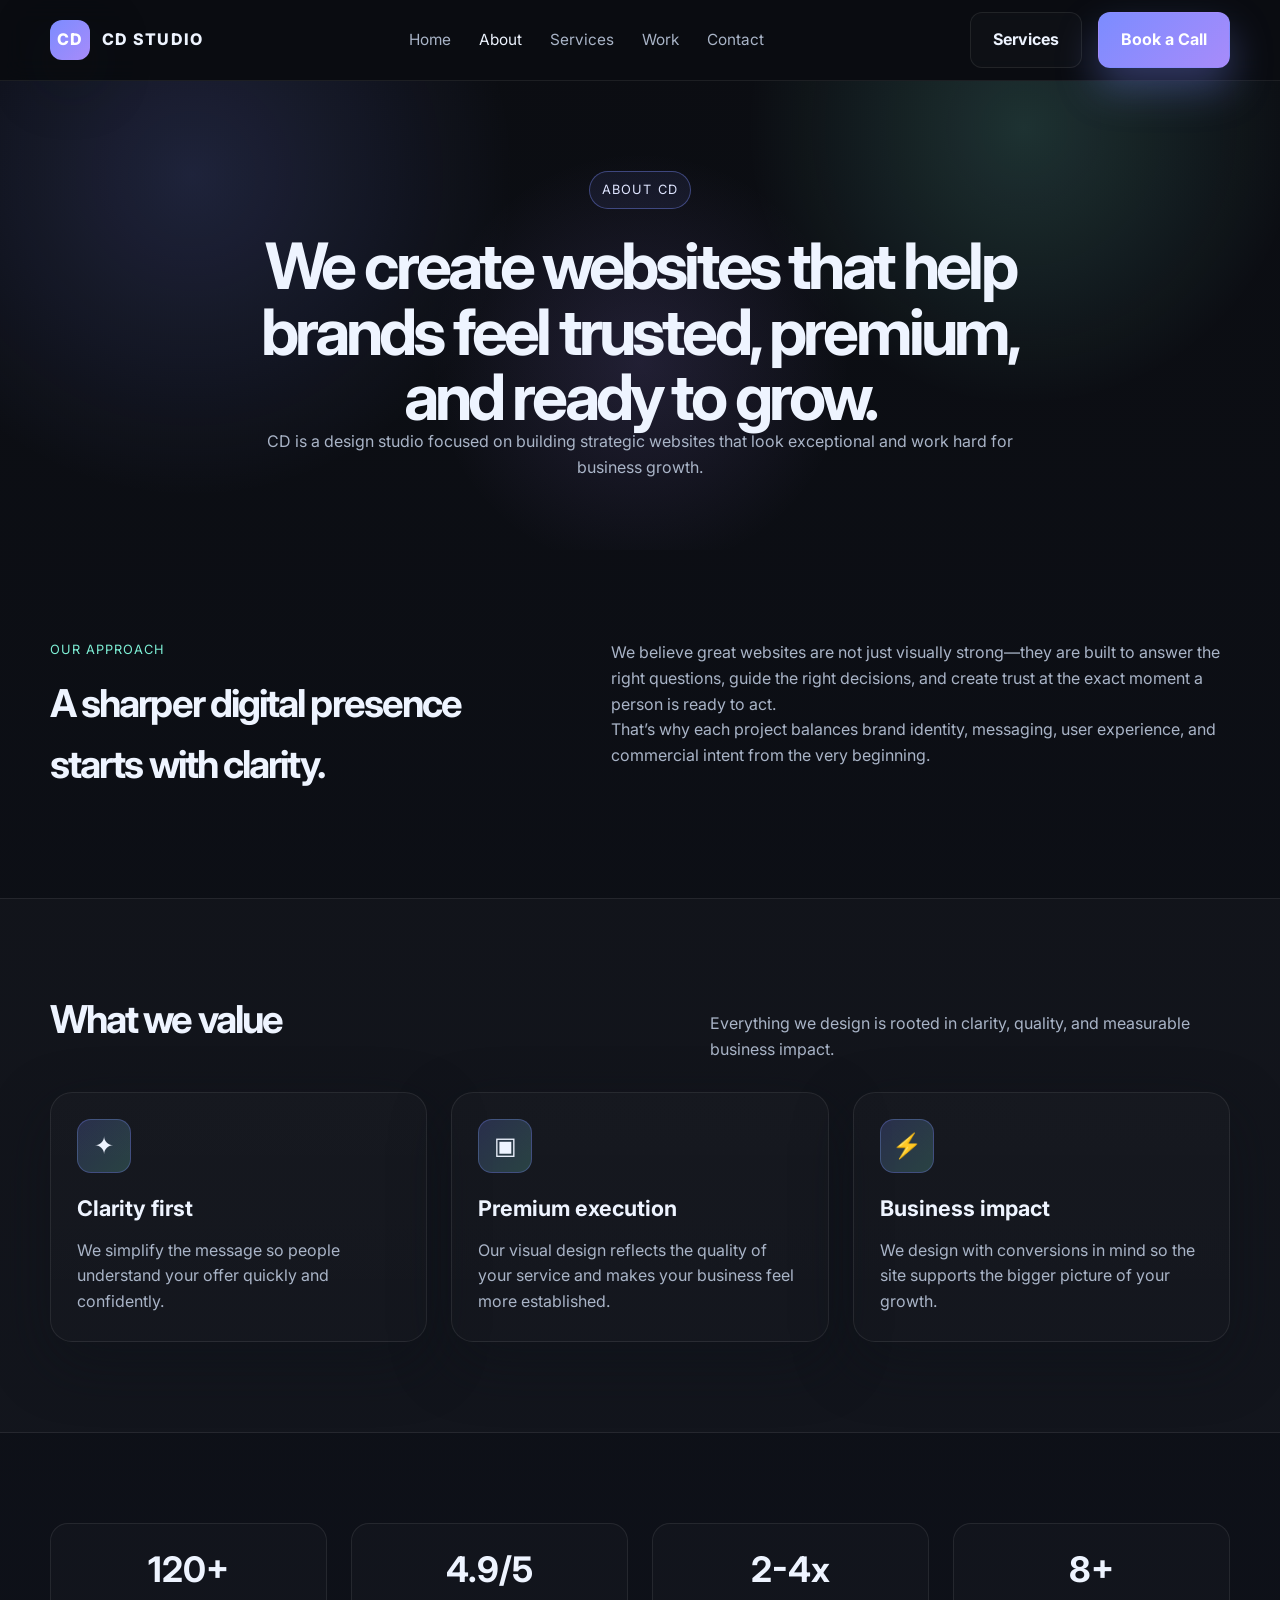
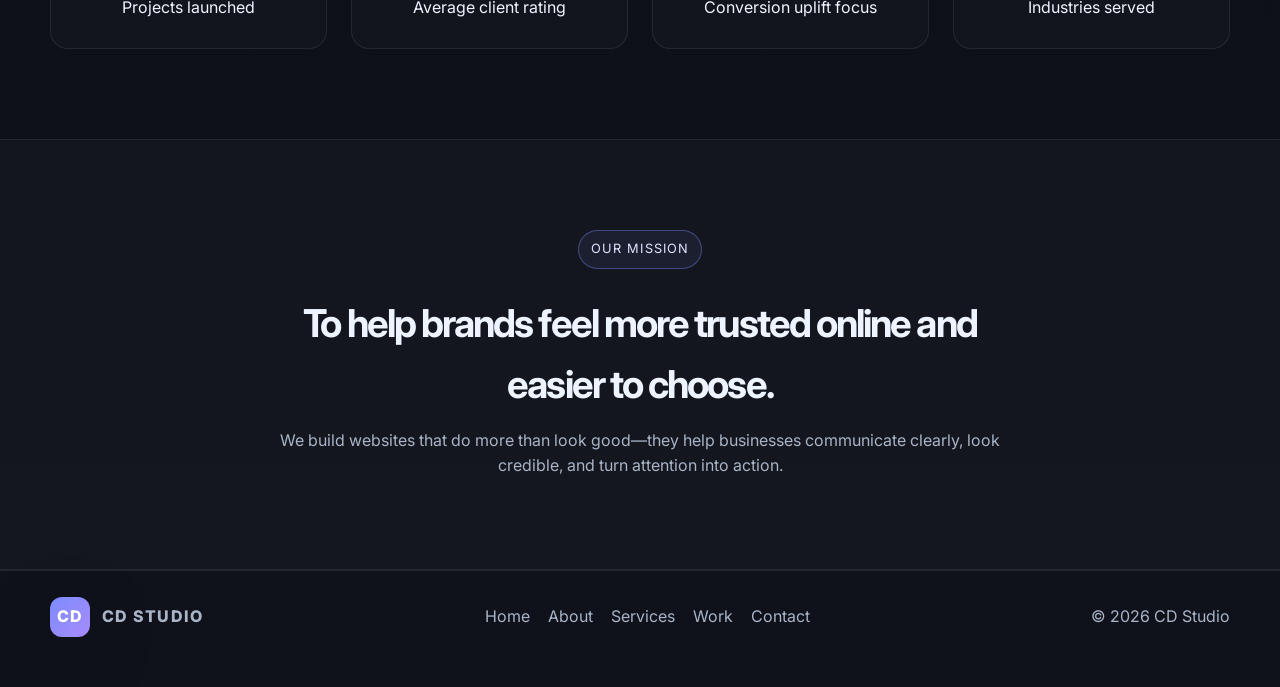
==== about.html @ e0027ff9 "Upgrade CD studio website with multi-page premium design and richer project visuals" ====
<!DOCTYPE html>
<html lang="en">
<head>
  <meta charset="UTF-8" />
  <meta name="viewport" content="width=device-width, initial-scale=1.0" />
  <title>About | CD Studio</title>
  <meta name="description" content="Learn more about CD Studio and the strategy behind every premium website we build." />
  <link rel="preconnect" href="https://fonts.googleapis.com">
  <link rel="preconnect" href="https://fonts.gstatic.com" crossorigin>
  <link href="https://fonts.googleapis.com/css2?family=Inter:wght@400;500;600;700;800;900&display=swap" rel="stylesheet">
  <link rel="stylesheet" href="styles.css" />
</head>
<body>
  <header class="topbar">
    <div class="container nav">
      <a href="index.html" class="logo" aria-label="CD Studio home">
        <span class="logo-mark">CD</span>
        <span>CD Studio</span>
      </a>

      <nav class="nav-links" aria-label="Main navigation">
        <a href="index.html">Home</a>
        <a href="about.html" class="active">About</a>
        <a href="services.html">Services</a>
        <a href="work.html">Work</a>
        <a href="contact.html">Contact</a>
      </nav>

      <div class="nav-actions">
        <a class="btn btn-secondary" href="services.html">Services</a>
        <a class="btn btn-primary" href="contact.html">Book a Call</a>
      </div>
    </div>
  </header>

  <main>
    <section class="page-hero">
      <div class="container narrow">
        <span class="eyebrow">About CD</span>
        <h1>We create websites that help brands feel trusted, premium, and ready to grow.</h1>
        <p>CD is a design studio focused on building strategic websites that look exceptional and work hard for business growth.</p>
      </div>
    </section>

    <section class="section">
      <div class="container two-col">
        <div>
          <p class="intro-label">Our approach</p>
          <h2>A sharper digital presence starts with clarity.</h2>
        </div>
        <div>
          <p>We believe great websites are not just visually strong—they are built to answer the right questions, guide the right decisions, and create trust at the exact moment a person is ready to act.</p>
          <p>That’s why each project balances brand identity, messaging, user experience, and commercial intent from the very beginning.</p>
        </div>
      </div>
    </section>

    <section class="section soft-bg">
      <div class="container">
        <div class="section-head">
          <h2>What we value</h2>
          <p>Everything we design is rooted in clarity, quality, and measurable business impact.</p>
        </div>

        <div class="services-grid">
          <article class="card">
            <div class="service-icon">✦</div>
            <h3>Clarity first</h3>
            <p>We simplify the message so people understand your offer quickly and confidently.</p>
          </article>

          <article class="card">
            <div class="service-icon">▣</div>
            <h3>Premium execution</h3>
            <p>Our visual design reflects the quality of your service and makes your business feel more established.</p>
          </article>

          <article class="card">
            <div class="service-icon">⚡</div>
            <h3>Business impact</h3>
            <p>We design with conversions in mind so the site supports the bigger picture of your growth.</p>
          </article>
        </div>
      </div>
    </section>

    <section class="section">
      <div class="container stats-grid">
        <div class="stat-box">
          <strong>120+</strong>
          <span>Projects launched</span>
        </div>
        <div class="stat-box">
          <strong>4.9/5</strong>
          <span>Average client rating</span>
        </div>
        <div class="stat-box">
          <strong>2-4x</strong>
          <span>Conversion uplift focus</span>
        </div>
        <div class="stat-box">
          <strong>8+</strong>
          <span>Industries served</span>
        </div>
      </div>
    </section>

    <section class="section soft-bg">
      <div class="container center-text">
        <span class="eyebrow">Our mission</span>
        <h2>To help brands feel more trusted online and easier to choose.</h2>
        <p>We build websites that do more than look good—they help businesses communicate clearly, look credible, and turn attention into action.</p>
      </div>
    </section>
  </main>

  <footer>
    <div class="container footer-inner">
      <div class="logo">
        <span class="logo-mark">CD</span>
        <span>CD Studio</span>
      </div>
      <div class="footer-links">
        <a href="index.html">Home</a>
        <a href="about.html">About</a>
        <a href="services.html">Services</a>
        <a href="work.html">Work</a>
        <a href="contact.html">Contact</a>
      </div>
      <div>© 2026 CD Studio</div>
    </div>
  </footer>

  <script src="script.js"></script>
</body>
</html>
---- styles.css ----
:root {
  --bg: #0b0d12;
  --bg-soft: #121722;
  --panel: #171d2a;
  --panel-2: #1f2635;
  --text: #eef4ff;
  --muted: #a9b4c7;
  --primary: #7c8cff;
  --primary-2: #a78bfa;
  --accent: #7ef0d6;
  --line: rgba(255,255,255,0.08);
  --shadow: 0 20px 60px rgba(14, 17, 25, 0.45);
}

* { box-sizing: border-box; }
html { scroll-behavior: smooth; }
body {
  margin: 0;
  font-family: "Inter", sans-serif;
  background: linear-gradient(180deg, var(--bg) 0%, #0f121b 100%);
  color: var(--text);
  line-height: 1.6;
}

a { text-decoration: none; color: inherit; }
img { max-width: 100%; display: block; }
button, input, textarea { font: inherit; }

.container {
  width: min(1180px, calc(100% - 32px));
  margin: 0 auto;
}

.topbar {
  position: sticky;
  top: 0;
  z-index: 50;
  backdrop-filter: blur(12px);
  background: rgba(11, 13, 18, 0.7);
  border-bottom: 1px solid var(--line);
}

.nav {
  display: flex;
  align-items: center;
  justify-content: space-between;
  height: 80px;
}

.logo {
  display: inline-flex;
  align-items: center;
  gap: 12px;
  font-size: 1rem;
  letter-spacing: 0.08em;
  text-transform: uppercase;
  font-weight: 800;
}

.logo-mark {
  width: 40px;
  height: 40px;
  border-radius: 12px;
  display: grid;
  place-items: center;
  background: linear-gradient(135deg, var(--primary), var(--primary-2));
  color: white;
  box-shadow: var(--shadow);
}

.nav-links {
  display: flex;
  align-items: center;
  gap: 28px;
  color: var(--muted);
  font-size: 0.96rem;
}

.nav-links a:hover,
.nav-links a.active {
  color: var(--text);
}

.nav-actions {
  display: flex;
  align-items: center;
  gap: 16px;
}

.btn {
  display: inline-flex;
  align-items: center;
  justify-content: center;
  border-radius: 12px;
  padding: 14px 22px;
  font-weight: 700;
  border: 1px solid transparent;
  transition: transform 0.2s ease, box-shadow 0.2s ease;
}

.btn:hover {
  transform: translateY(-2px);
}

.btn-primary {
  background: linear-gradient(135deg, var(--primary), var(--primary-2));
  color: white;
  box-shadow: 0 20px 40px rgba(124, 140, 255, 0.35);
}

.btn-secondary {
  background: rgba(255,255,255,0.02);
  border-color: var(--line);
  color: var(--text);
}

.hero, .page-hero {
  position: relative;
  overflow: hidden;
  padding: 90px 0 70px;
}

.hero::before, .page-hero::before {
  content: "";
  position: absolute;
  inset: 0;
  background:
    radial-gradient(circle at 15% 20%, rgba(124,140,255,0.17), transparent 28%),
    radial-gradient(circle at 80% 10%, rgba(126,240,214,0.16), transparent 25%),
    radial-gradient(circle at 50% 60%, rgba(167,139,250,0.14), transparent 30%);
  pointer-events: none;
}

.hero-grid, .two-col, .contact-grid {
  position: relative;
  display: grid;
  grid-template-columns: 1.2fr 0.8fr;
  gap: 54px;
  align-items: center;
}

.narrow {
  position: relative;
  max-width: 780px;
  text-align: center;
}

.eyebrow {
  display: inline-flex;
  align-items: center;
  padding: 8px 12px;
  border-radius: 999px;
  border: 1px solid rgba(124,140,255,0.4);
  background: rgba(124,140,255,0.08);
  color: #dfe5ff;
  letter-spacing: 0.08em;
  text-transform: uppercase;
  font-size: 0.8rem;
  margin-bottom: 24px;
}

h1 {
  margin: 0;
  font-size: clamp(2.8rem, 5vw, 5rem);
  line-height: 1.02;
  letter-spacing: -0.06em;
}

h2 {
  margin: 0 0 12px;
  font-size: clamp(2rem, 3vw, 3rem);
  letter-spacing: -0.05em;
}

h3 {
  margin: 0 0 12px;
  font-size: 1.35rem;
}

p {
  margin: 0;
  color: var(--muted);
}

.hero-copy p {
  margin-top: 24px;
  font-size: 1.08rem;
  max-width: 560px;
}

.hero-actions {
  display: flex;
  flex-wrap: wrap;
  gap: 18px;
  margin: 30px 0 28px;
}

.mini-stats {
  display: flex;
  flex-wrap: wrap;
  gap: 30px;
  font-size: 0.9rem;
  color: var(--muted);
}

.mini-stats strong {
  display: block;
  font-size: 1.5rem;
  color: var(--text);
  margin-bottom: 4px;
}

.hero-visual {
  position: relative;
  padding: 22px;
  border-radius: 28px;
  background: linear-gradient(180deg, rgba(255,255,255,0.04), rgba(255,255,255,0.01));
  border: 1px solid var(--line);
  box-shadow: var(--shadow);
}

.dashboard {
  background: linear-gradient(180deg, rgba(18,23,34,0.92), rgba(17,20,29,0.96));
  border: 1px solid var(--line);
  border-radius: 22px;
  overflow: hidden;
}

.dashboard-top {
  display: flex;
  align-items: center;
  justify-content: space-between;
  padding: 16px 18px;
  border-bottom: 1px solid var(--line);
  color: var(--muted);
  font-size: 0.82rem;
}

.dots {
  display: flex;
  gap: 8px;
}

.dots span {
  width: 10px;
  height: 10px;
  border-radius: 50%;
  display: inline-block;
}

.dots span:nth-child(1) { background: #ff5f57; }
.dots span:nth-child(2) { background: #ffbd2e; }
.dots span:nth-child(3) { background: #28c840; }

.dashboard-body { padding: 18px; }

.chart-card {
  background: linear-gradient(180deg, rgba(124,140,255,0.12), rgba(124,140,255,0.02));
  border: 1px solid rgba(124,140,255,0.28);
  border-radius: 18px;
  padding: 18px;
  margin-bottom: 18px;
}

.chart-header {
  display: flex;
  justify-content: space-between;
  align-items: center;
  margin-bottom: 18px;
  font-size: 0.82rem;
  color: var(--muted);
}

.chart-header strong {
  color: var(--accent);
}

.bars {
  height: 120px;
  display: flex;
  align-items: end;
  gap: 12px;
  padding-top: 12px;
}

.bars span {
  display: block;
  flex: 1;
  border-radius: 10px 10px 0 0;
  background: linear-gradient(180deg, var(--primary), var(--primary-2));
  box-shadow: 0 18px 38px rgba(124, 140, 255, 0.28);
}

.bars span:nth-child(1) { height: 35%; }
.bars span:nth-child(2) { height: 58%; }
.bars span:nth-child(3) { height: 44%; }
.bars span:nth-child(4) { height: 70%; }
.bars span:nth-child(5) { height: 92%; }
.bars span:nth-child(6) { height: 81%; }

.info-row {
  display: grid;
  grid-template-columns: 1fr 1fr;
  gap: 16px;
}

.small-panel {
  background: rgba(255,255,255,0.025);
  border: 1px solid var(--line);
  border-radius: 16px;
  padding: 18px;
}

.small-panel h4 {
  margin: 0 0 8px;
  color: var(--muted);
  font-size: 0.82rem;
  font-weight: 600;
}

.metric {
  font-size: 1.7rem;
  font-weight: 800;
  letter-spacing: -0.04em;
}

.metric small {
  color: var(--accent);
  font-size: 0.8rem;
}

.section {
  padding: 90px 0;
}

.soft-bg {
  background: rgba(255,255,255,0.018);
  border-top: 1px solid var(--line);
  border-bottom: 1px solid var(--line);
}

.section-head {
  display: flex;
  align-items: end;
  justify-content: space-between;
  gap: 24px;
  margin-bottom: 30px;
}

.section-head p {
  max-width: 520px;
}

.services-grid,
.services-grid-2,
.work-grid,
.testimonials,
.stats-grid {
  display: grid;
  grid-template-columns: repeat(3, minmax(0, 1fr));
  gap: 24px;
}

.card {
  background: linear-gradient(180deg, rgba(255,255,255,0.02), rgba(255,255,255,0.01));
  border: 1px solid var(--line);
  border-radius: 22px;
  padding: 26px;
  box-shadow: var(--shadow);
}

.service-icon {
  width: 54px;
  height: 54px;
  border-radius: 14px;
  display: grid;
  place-items: center;
  background: linear-gradient(135deg, rgba(124,140,255,0.2), rgba(126,240,214,0.2));
  border: 1px solid rgba(124,140,255,0.3);
  margin-bottom: 18px;
  font-size: 1.5rem;
}

.card p,
.card li {
  color: var(--muted);
}

.card ul {
  list-style: none;
  padding: 0;
  margin: 20px 0 0;
  display: grid;
  gap: 10px;
}

.card ul li::before {
  content: "•";
  color: var(--accent);
  margin-right: 8px;
}

.process-grid {
  display: grid;
  grid-template-columns: repeat(4, minmax(0, 1fr));
  gap: 22px;
}

.step {
  background: rgba(255,255,255,0.02);
  border: 1px solid var(--line);
  border-radius: 18px;
  padding: 30px 22px 22px;
}

.step-number {
  width: 42px;
  height: 42px;
  border-radius: 12px;
  display: grid;
  place-items: center;
  background: linear-gradient(135deg, var(--primary), var(--primary-2));
  font-weight: 800;
  margin-bottom: 18px;
}

.work-card {
  overflow: hidden;
  padding: 0;
  transition: transform 0.3s ease, box-shadow 0.3s ease;
}

.work-card:hover {
  transform: translateY(-8px);
  box-shadow: 0 30px 60px rgba(124, 140, 255, 0.25);
}

.work-visual {
  height: 220px;
  background-size: cover;
  background-position: center;
  border-bottom: 1px solid var(--line);
}

.work-content {
  padding: 22px 22px 24px;
}

.tag {
  display: inline-block;
  padding: 7px 10px;
  border-radius: 999px;
  background: rgba(124,140,255,0.1);
  border: 1px solid rgba(124,140,255,0.2);
  color: #dfe5ff;
  font-size: 0.72rem;
  letter-spacing: 0.06em;
  text-transform: uppercase;
  margin-bottom: 14px;
}

.testimonials {
  grid-template-columns: repeat(3, minmax(0,1fr));
}

.quote {
  padding: 26px;
  border-radius: 20px;
  border: 1px solid var(--line);
  background: rgba(255,255,255,0.02);
}

.person {
  display: flex;
  align-items: center;
  gap: 12px;
  margin-top: 20px;
}

.avatar {
  width: 42px;
  height: 42px;
  border-radius: 999px;
  background: linear-gradient(135deg, var(--primary), var(--primary-2));
  display: grid;
  place-items: center;
  font-weight: 800;
}

.person small {
  color: var(--muted);
  display: block;
}

.cta {
  padding: 90px 0 100px;
}

.cta-box {
  display: flex;
  align-items: center;
  justify-content: space-between;
  background: linear-gradient(135deg, rgba(124,140,255,0.16), rgba(126,240,214,0.07));
  border: 1px solid rgba(124,140,255,0.25);
  border-radius: 28px;
  padding: 40px 30px;
  box-shadow: var(--shadow);
}

.cta-box h2 {
  margin-bottom: 10px;
}

footer {
  border-top: 1px solid var(--line);
  padding: 26px 0 50px;
  color: var(--muted);
}

.footer-inner {
  display: flex;
  align-items: center;
  justify-content: space-between;
  gap: 18px;
  flex-wrap: wrap;
}

.footer-links {
  display: flex;
  flex-wrap: wrap;
  gap: 18px;
}

.two-col {
  grid-template-columns: 0.9fr 1.1fr;
  align-items: start;
}

.intro-label {
  letter-spacing: 0.08em;
  text-transform: uppercase;
  color: var(--accent);
  font-size: 0.8rem;
  margin-bottom: 12px;
}

.stats-grid {
  grid-template-columns: repeat(4, minmax(0, 1fr));
}

.stat-box {
  background: rgba(255,255,255,0.02);
  border: 1px solid var(--line);
  border-radius: 18px;
  padding: 28px 22px;
  text-align: center;
}

.stat-box strong {
  display: block;
  font-size: 2.2rem;
  line-height: 1;
  margin-bottom: 8px;
}

.center-text {
  text-align: center;
  max-width: 760px;
  margin: 0 auto;
}

.pricing-card {
  display: flex;
  flex-direction: column;
  gap: 8px;
}

.price {
  font-size: 2rem;
  font-weight: 800;
  letter-spacing: -0.05em;
  color: var(--text);
}

.featured {
  border-color: rgba(124,140,255,0.6);
  background: linear-gradient(180deg, rgba(124,140,255,0.08), rgba(126,240,214,0.03));
}

.contact-grid {
  grid-template-columns: 1.2fr 0.8fr;
}

.contact-card,
.info-card {
  min-height: 100%;
}

.contact-form {
  display: grid;
  gap: 18px;
  margin-top: 20px;
}

.contact-form label {
  display: grid;
  gap: 8px;
  color: var(--text);
  font-weight: 600;
}

.contact-form input,
.contact-form textarea {
  width: 100%;
  padding: 14px 16px;
  border-radius: 12px;
  border: 1px solid var(--line);
  background: rgba(255,255,255,0.02);
  color: var(--text);
}

.contact-form input::placeholder,
.contact-form textarea::placeholder {
  color: var(--muted);
}

.contact-list {
  list-style: none;
  padding: 0;
  margin: 18px 0 30px;
  display: grid;
  gap: 12px;
  color: var(--muted);
}

.mini-panel {
  border: 1px solid var(--line);
  background: rgba(255,255,255,0.02);
  border-radius: 16px;
  padding: 18px;
}

.large-grid {
  grid-template-columns: repeat(3, minmax(0, 1fr));
}

@media (max-width: 960px) {
  .hero-grid,
  .two-col,
  .contact-grid,
  .services-grid,
  .services-grid-2,
  .work-grid,
  .testimonials,
  .stats-grid,
  .process-grid,
  .large-grid {
    grid-template-columns: 1fr 1fr;
  }

  .hero-grid,
  .two-col,
  .contact-grid {
    grid-template-columns: 1fr;
  }

  .section-head {
    flex-direction: column;
    align-items: flex-start;
  }

  .cta-box {
    flex-direction: column;
    align-items: flex-start;
  }
}

@media (max-width: 720px) {
  .nav-links {
    display: none;
  }

  .services-grid,
  .services-grid-2,
  .work-grid,
  .testimonials,
  .stats-grid,
  .process-grid,
  .large-grid,
  .info-row {
    grid-template-columns: 1fr;
  }

  .nav-actions .btn-secondary {
    display: none;
  }

  .hero, .page-hero {
    padding-top: 60px;
  }

  .cta-box {
    padding: 28px 20px;
  }
}
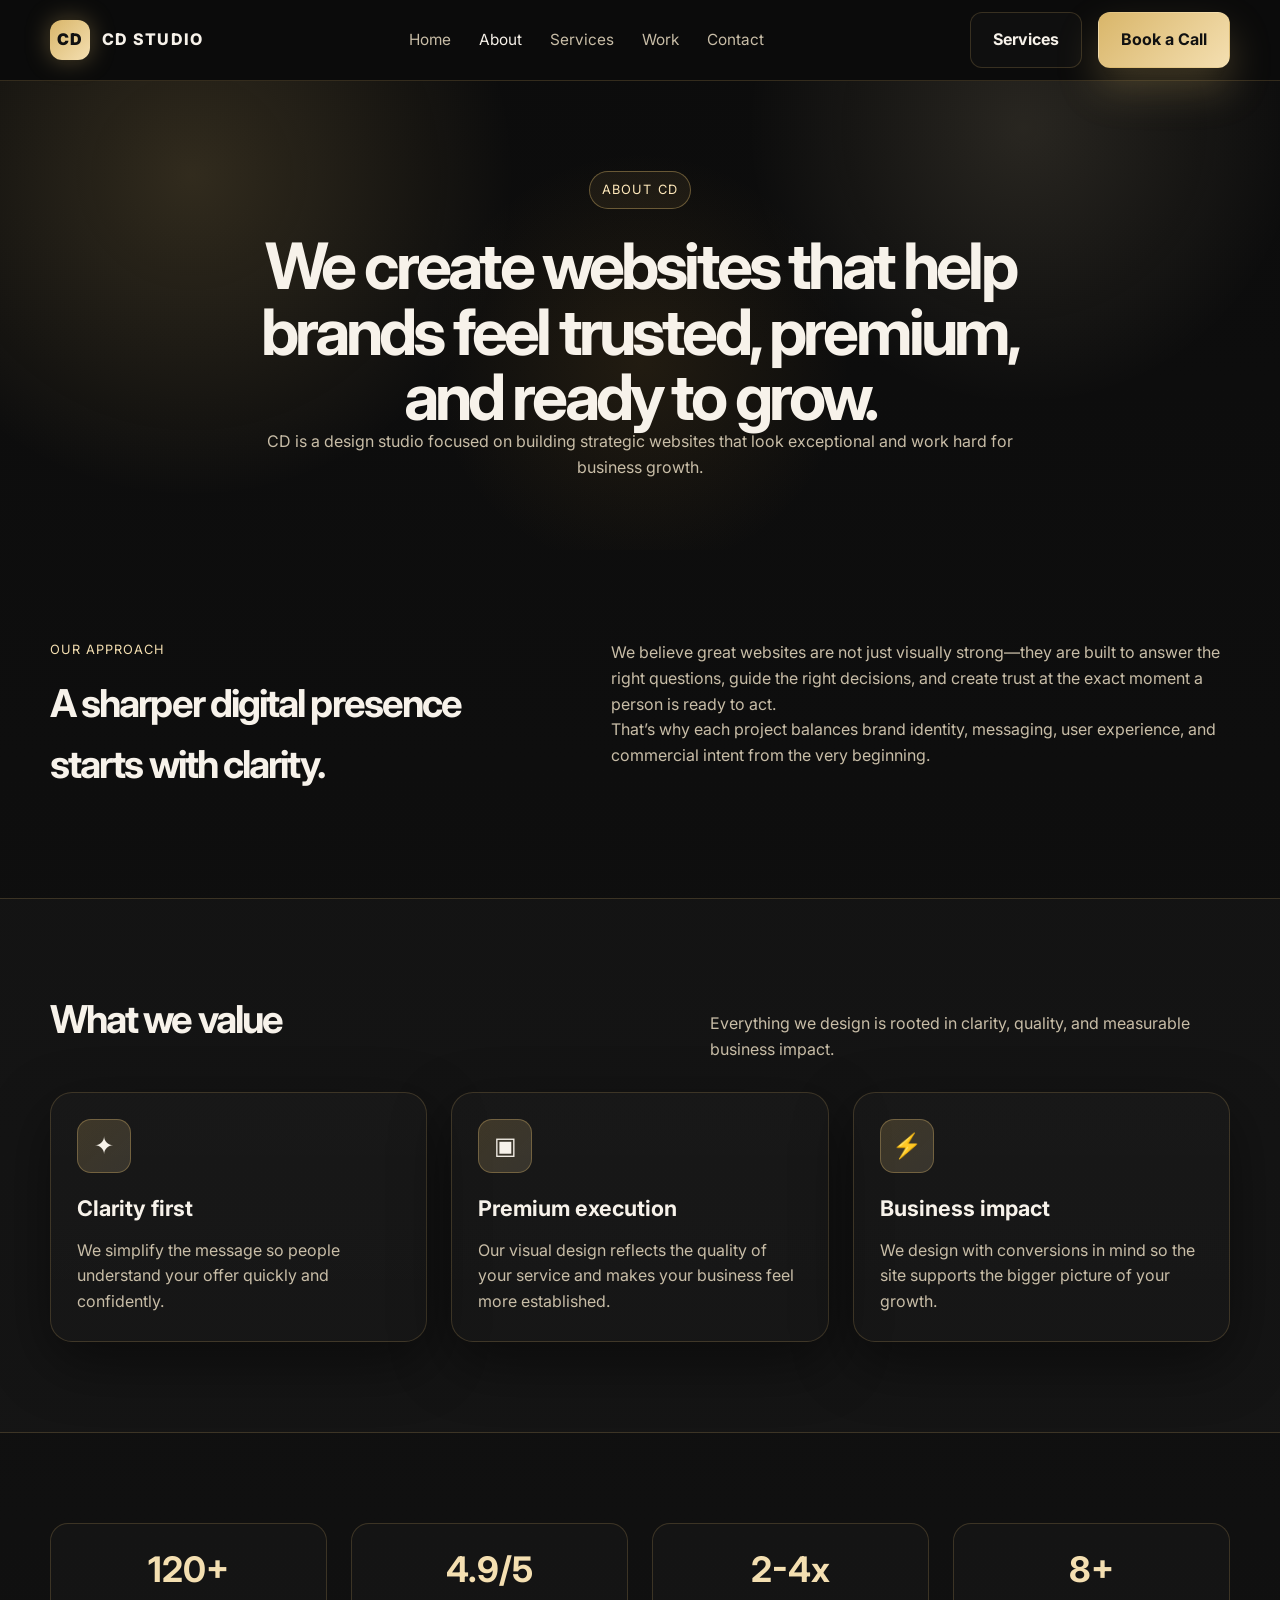
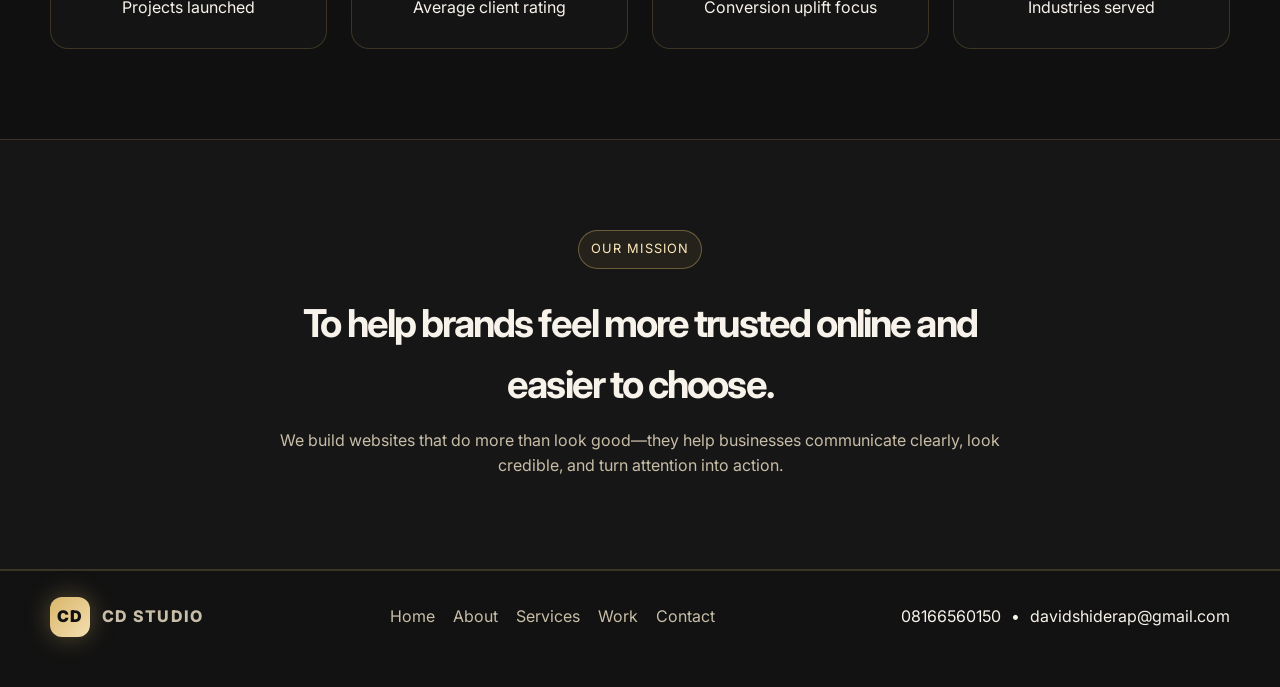
==== commit d632e235: "Refresh CD brand site with premium black, white, and gold styling plus updated contact details" ====
--- a/about.html
+++ b/about.html
@@ -127,7 +127,11 @@
         <a href="work.html">Work</a>
         <a href="contact.html">Contact</a>
       </div>
-      <div>© 2026 CD Studio</div>
+      <div class="footer-contact">
+        <a href="tel:08166560150">08166560150</a>
+        <span>•</span>
+        <a href="mailto:davidshiderap@gmail.com">davidshiderap@gmail.com</a>
+      </div>
     </div>
   </footer>
 
--- a/styles.css
+++ b/styles.css
@@ -1,15 +1,15 @@
 :root {
-  --bg: #0b0d12;
-  --bg-soft: #121722;
-  --panel: #171d2a;
-  --panel-2: #1f2635;
-  --text: #eef4ff;
-  --muted: #a9b4c7;
-  --primary: #7c8cff;
-  --primary-2: #a78bfa;
-  --accent: #7ef0d6;
-  --line: rgba(255,255,255,0.08);
-  --shadow: 0 20px 60px rgba(14, 17, 25, 0.45);
+  --bg: #0c0c0c;
+  --bg-soft: #141414;
+  --panel: #1a1a1a;
+  --panel-2: #212121;
+  --text: #f7f2ea;
+  --muted: #c8bda7;
+  --primary: #d9b66a;
+  --primary-2: #f4dfb1;
+  --accent: #b8862f;
+  --line: rgba(217, 182, 106, 0.2);
+  --shadow: 0 20px 60px rgba(0, 0, 0, 0.45);
 }
 
 * { box-sizing: border-box; }
@@ -17,7 +17,7 @@
 body {
   margin: 0;
   font-family: "Inter", sans-serif;
-  background: linear-gradient(180deg, var(--bg) 0%, #0f121b 100%);
+  background: linear-gradient(180deg, var(--bg) 0%, #121212 100%);
   color: var(--text);
   line-height: 1.6;
 }
@@ -36,7 +36,7 @@
   top: 0;
   z-index: 50;
   backdrop-filter: blur(12px);
-  background: rgba(11, 13, 18, 0.7);
+  background: rgba(12, 12, 12, 0.8);
   border-bottom: 1px solid var(--line);
 }
 
@@ -64,8 +64,9 @@
   display: grid;
   place-items: center;
   background: linear-gradient(135deg, var(--primary), var(--primary-2));
-  color: white;
-  box-shadow: var(--shadow);
+  color: #111;
+  box-shadow: 0 0 25px rgba(217, 182, 106, 0.35);
+  font-weight: 900;
 }
 
 .nav-links {
@@ -95,7 +96,7 @@
   padding: 14px 22px;
   font-weight: 700;
   border: 1px solid transparent;
-  transition: transform 0.2s ease, box-shadow 0.2s ease;
+  transition: transform 0.2s ease, box-shadow 0.2s ease, border-color 0.2s ease;
 }
 
 .btn:hover {
@@ -104,8 +105,8 @@
 
 .btn-primary {
   background: linear-gradient(135deg, var(--primary), var(--primary-2));
-  color: white;
-  box-shadow: 0 20px 40px rgba(124, 140, 255, 0.35);
+  color: #111;
+  box-shadow: 0 20px 40px rgba(217, 182, 106, 0.25);
 }
 
 .btn-secondary {
@@ -125,9 +126,9 @@
   position: absolute;
   inset: 0;
   background:
-    radial-gradient(circle at 15% 20%, rgba(124,140,255,0.17), transparent 28%),
-    radial-gradient(circle at 80% 10%, rgba(126,240,214,0.16), transparent 25%),
-    radial-gradient(circle at 50% 60%, rgba(167,139,250,0.14), transparent 30%);
+    radial-gradient(circle at 15% 20%, rgba(217,182,106,0.18), transparent 28%),
+    radial-gradient(circle at 80% 10%, rgba(244,223,177,0.12), transparent 25%),
+    radial-gradient(circle at 50% 60%, rgba(184,134,47,0.12), transparent 30%);
   pointer-events: none;
 }
 
@@ -150,9 +151,9 @@
   align-items: center;
   padding: 8px 12px;
   border-radius: 999px;
-  border: 1px solid rgba(124,140,255,0.4);
-  background: rgba(124,140,255,0.08);
-  color: #dfe5ff;
+  border: 1px solid rgba(217, 182, 106, 0.4);
+  background: rgba(217, 182, 106, 0.08);
+  color: #ffe9bb;
   letter-spacing: 0.08em;
   text-transform: uppercase;
   font-size: 0.8rem;
@@ -195,6 +196,22 @@
   margin: 30px 0 28px;
 }
 
+.contact-strip {
+  display: flex;
+  flex-wrap: wrap;
+  gap: 12px 18px;
+  margin-top: 26px;
+  color: var(--text);
+  font-weight: 600;
+}
+
+.contact-strip a {
+  border: 1px solid var(--line);
+  padding: 10px 14px;
+  border-radius: 999px;
+  background: rgba(255,255,255,0.02);
+}
+
 .mini-stats {
   display: flex;
   flex-wrap: wrap;
@@ -220,7 +237,7 @@
 }
 
 .dashboard {
-  background: linear-gradient(180deg, rgba(18,23,34,0.92), rgba(17,20,29,0.96));
+  background: linear-gradient(180deg, rgba(30,30,30,0.92), rgba(18,18,18,0.96));
   border: 1px solid var(--line);
   border-radius: 22px;
   overflow: hidden;
@@ -255,8 +272,8 @@
 .dashboard-body { padding: 18px; }
 
 .chart-card {
-  background: linear-gradient(180deg, rgba(124,140,255,0.12), rgba(124,140,255,0.02));
-  border: 1px solid rgba(124,140,255,0.28);
+  background: linear-gradient(180deg, rgba(217,182,106,0.12), rgba(255,255,255,0.02));
+  border: 1px solid rgba(217,182,106,0.28);
   border-radius: 18px;
   padding: 18px;
   margin-bottom: 18px;
@@ -272,7 +289,7 @@
 }
 
 .chart-header strong {
-  color: var(--accent);
+  color: var(--primary-2);
 }
 
 .bars {
@@ -288,7 +305,7 @@
   flex: 1;
   border-radius: 10px 10px 0 0;
   background: linear-gradient(180deg, var(--primary), var(--primary-2));
-  box-shadow: 0 18px 38px rgba(124, 140, 255, 0.28);
+  box-shadow: 0 18px 38px rgba(217, 182, 106, 0.28);
 }
 
 .bars span:nth-child(1) { height: 35%; }
@@ -325,7 +342,7 @@
 }
 
 .metric small {
-  color: var(--accent);
+  color: var(--primary-2);
   font-size: 0.8rem;
 }
 
@@ -375,8 +392,8 @@
   border-radius: 14px;
   display: grid;
   place-items: center;
-  background: linear-gradient(135deg, rgba(124,140,255,0.2), rgba(126,240,214,0.2));
-  border: 1px solid rgba(124,140,255,0.3);
+  background: linear-gradient(135deg, rgba(217,182,106,0.2), rgba(244,223,177,0.15));
+  border: 1px solid rgba(217,182,106,0.35);
   margin-bottom: 18px;
   font-size: 1.5rem;
 }
@@ -396,7 +413,7 @@
 
 .card ul li::before {
   content: "•";
-  color: var(--accent);
+  color: var(--primary-2);
   margin-right: 8px;
 }
 
@@ -421,6 +438,7 @@
   place-items: center;
   background: linear-gradient(135deg, var(--primary), var(--primary-2));
   font-weight: 800;
+  color: #111;
   margin-bottom: 18px;
 }
 
@@ -432,7 +450,7 @@
 
 .work-card:hover {
   transform: translateY(-8px);
-  box-shadow: 0 30px 60px rgba(124, 140, 255, 0.25);
+  box-shadow: 0 30px 60px rgba(217, 182, 106, 0.2);
 }
 
 .work-visual {
@@ -450,9 +468,9 @@
   display: inline-block;
   padding: 7px 10px;
   border-radius: 999px;
-  background: rgba(124,140,255,0.1);
-  border: 1px solid rgba(124,140,255,0.2);
-  color: #dfe5ff;
+  background: rgba(217,182,106,0.1);
+  border: 1px solid rgba(217,182,106,0.2);
+  color: #ffe9bb;
   font-size: 0.72rem;
   letter-spacing: 0.06em;
   text-transform: uppercase;
@@ -482,6 +500,7 @@
   height: 42px;
   border-radius: 999px;
   background: linear-gradient(135deg, var(--primary), var(--primary-2));
+  color: #111;
   display: grid;
   place-items: center;
   font-weight: 800;
@@ -500,8 +519,8 @@
   display: flex;
   align-items: center;
   justify-content: space-between;
-  background: linear-gradient(135deg, rgba(124,140,255,0.16), rgba(126,240,214,0.07));
-  border: 1px solid rgba(124,140,255,0.25);
+  background: linear-gradient(135deg, rgba(217,182,106,0.1), rgba(255,255,255,0.02));
+  border: 1px solid rgba(217,182,106,0.25);
   border-radius: 28px;
   padding: 40px 30px;
   box-shadow: var(--shadow);
@@ -511,6 +530,12 @@
   margin-bottom: 10px;
 }
 
+.cta-links {
+  display: flex;
+  flex-wrap: wrap;
+  gap: 12px;
+}
+
 footer {
   border-top: 1px solid var(--line);
   padding: 26px 0 50px;
@@ -531,6 +556,13 @@
   gap: 18px;
 }
 
+.footer-contact {
+  display: flex;
+  align-items: center;
+  gap: 10px;
+  color: var(--text);
+}
+
 .two-col {
   grid-template-columns: 0.9fr 1.1fr;
   align-items: start;
@@ -539,7 +571,7 @@
 .intro-label {
   letter-spacing: 0.08em;
   text-transform: uppercase;
-  color: var(--accent);
+  color: var(--primary-2);
   font-size: 0.8rem;
   margin-bottom: 12px;
 }
@@ -561,6 +593,7 @@
   font-size: 2.2rem;
   line-height: 1;
   margin-bottom: 8px;
+  color: var(--primary-2);
 }
 
 .center-text {
@@ -583,8 +616,8 @@
 }
 
 .featured {
-  border-color: rgba(124,140,255,0.6);
-  background: linear-gradient(180deg, rgba(124,140,255,0.08), rgba(126,240,214,0.03));
+  border-color: rgba(217,182,106,0.5);
+  background: linear-gradient(180deg, rgba(217,182,106,0.08), rgba(255,255,255,0.03));
 }
 
 .contact-grid {
